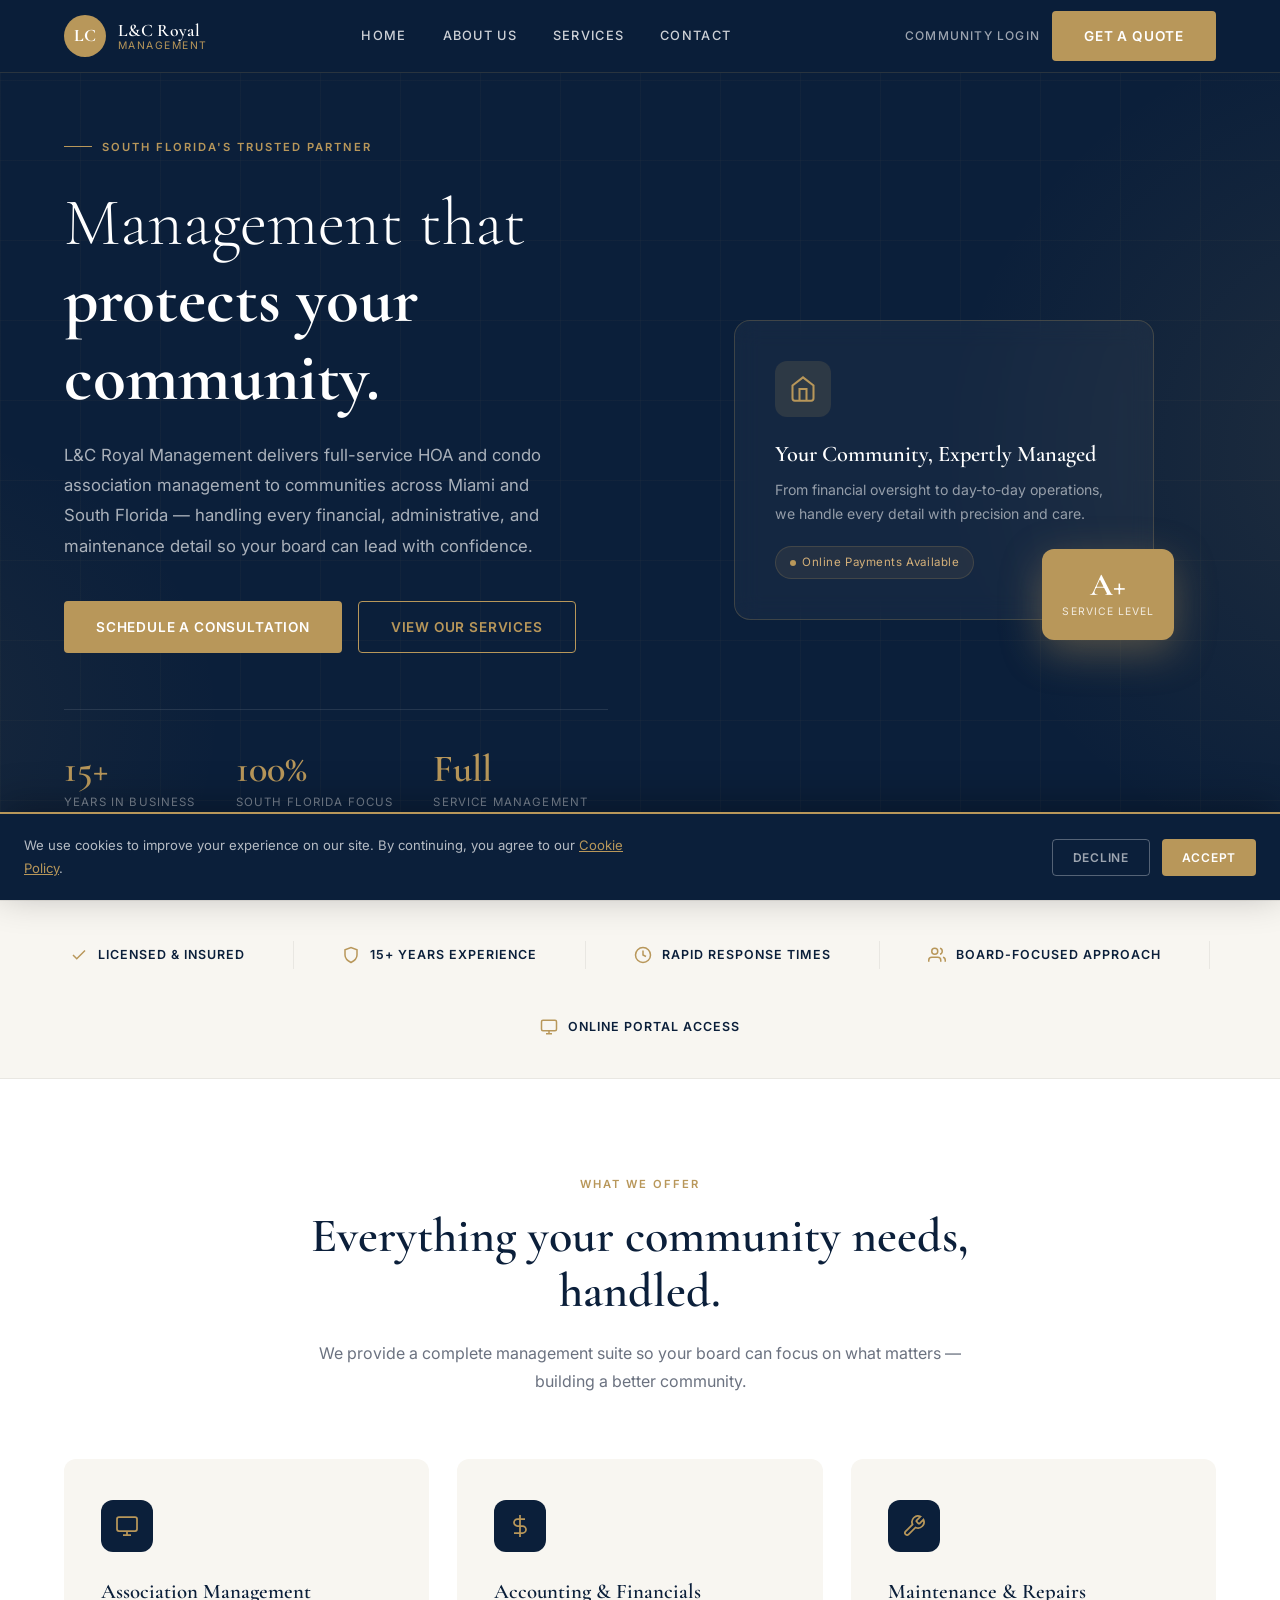
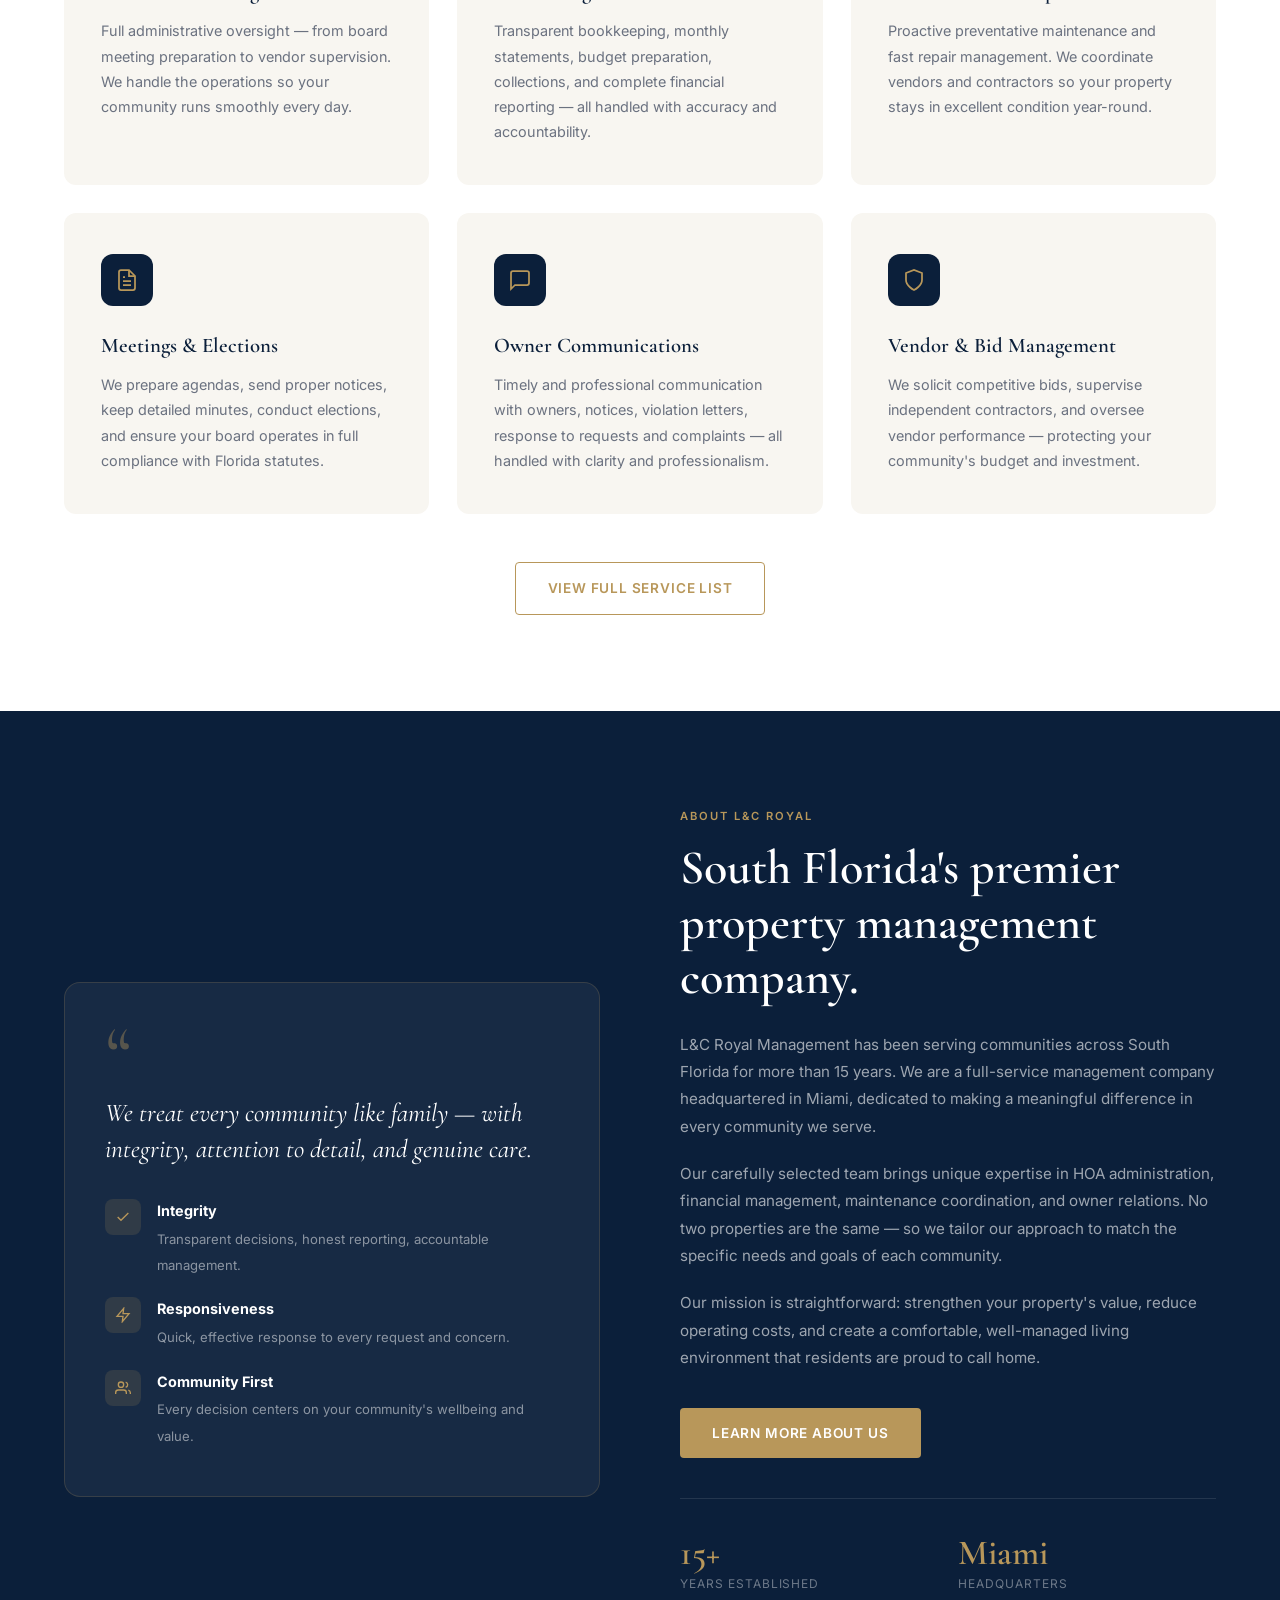
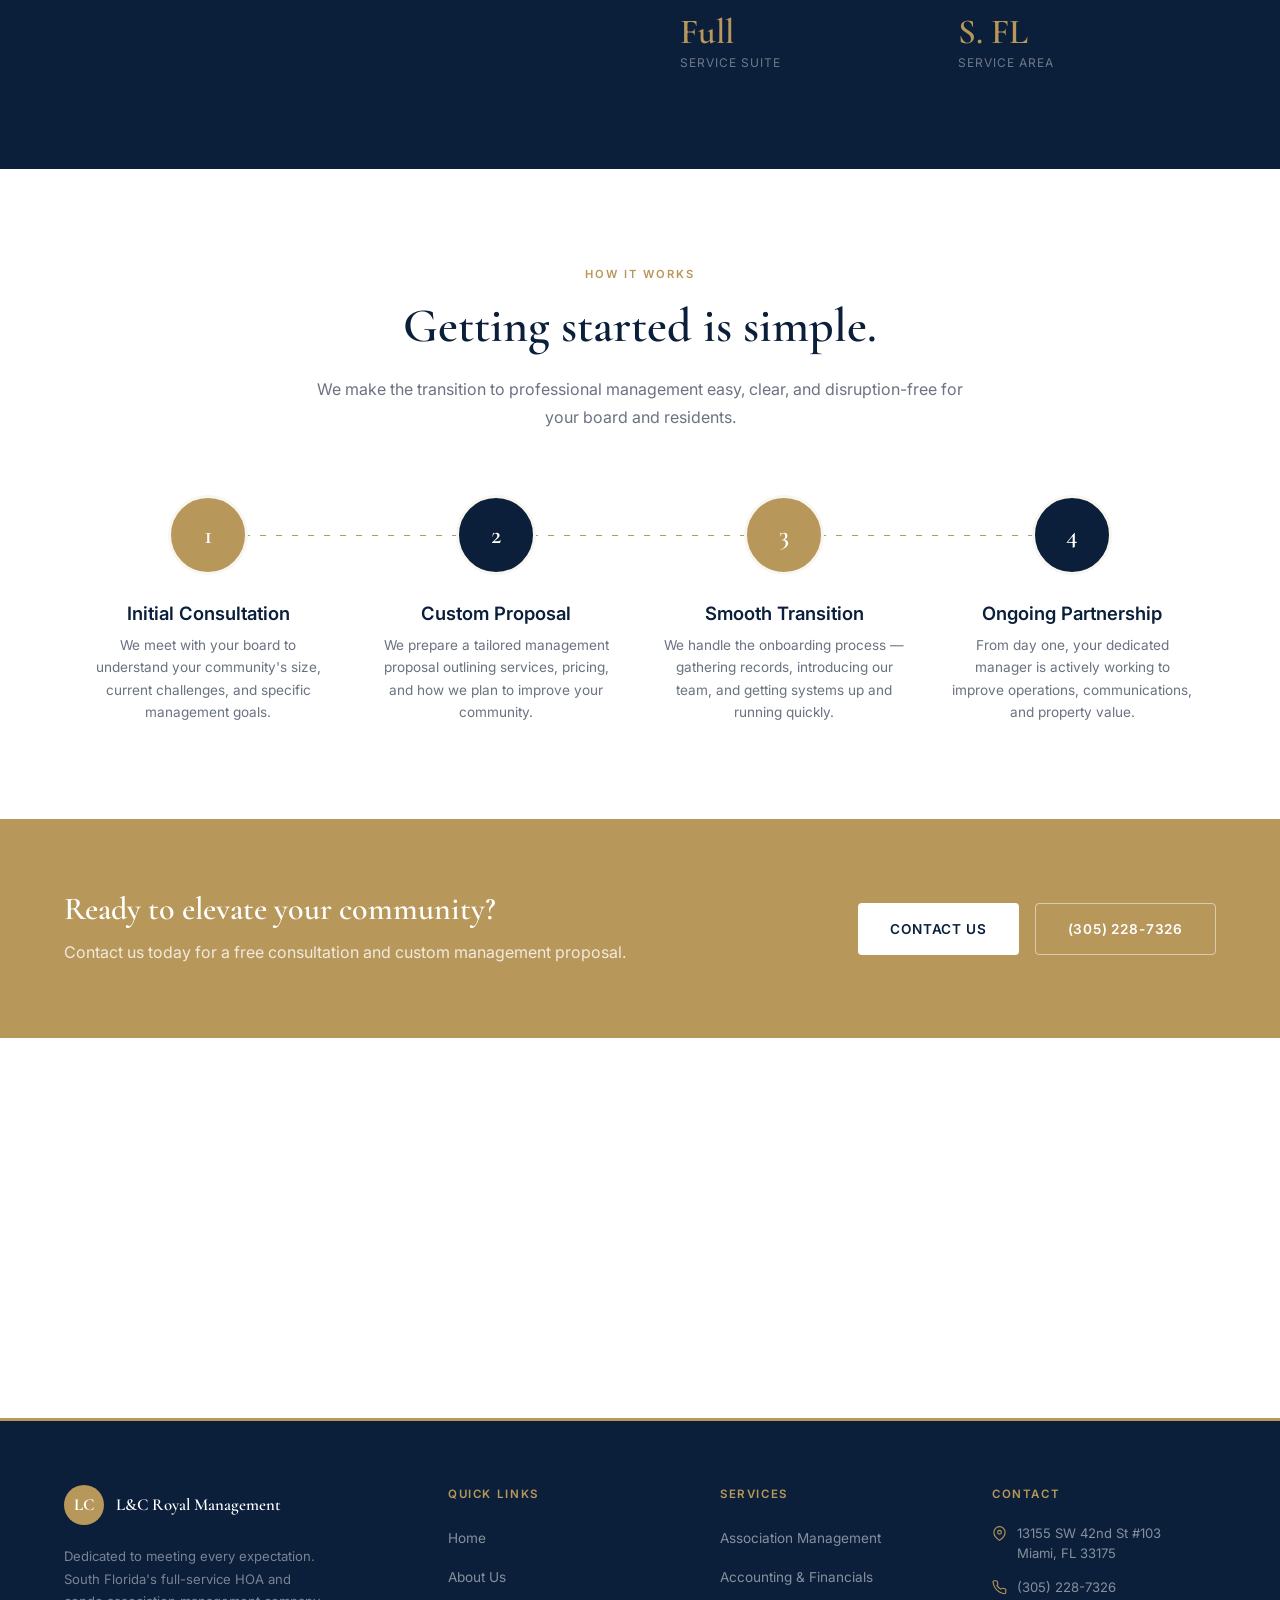
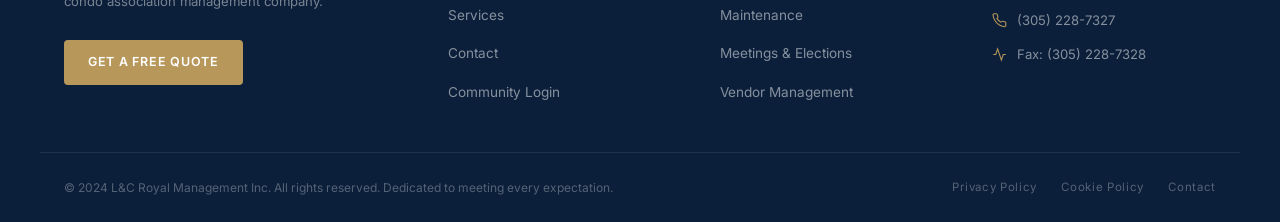
==== index.html @ 563cae00 "Initial build — L&C Royal Management Full static site redesign from lcroyal.com WordPress source.  P" ====
<!DOCTYPE html>
<html lang="en">
<head>
  <meta charset="UTF-8" />
  <meta name="viewport" content="width=device-width, initial-scale=1.0" />
  <title>L&amp;C Royal Management | HOA &amp; Condo Property Management — Miami, FL</title>
  <meta name="description" content="L&amp;C Royal Management is South Florida's trusted HOA and condo association management company. 15+ years serving Miami communities with expert financial, administrative, and maintenance services." />
  <link rel="canonical" href="https://lcroyal.com/" />
  <meta property="og:title" content="L&amp;C Royal Management | HOA &amp; Condo Management — Miami, FL" />
  <meta property="og:description" content="South Florida's trusted community association management company. Expert financial, administrative, and maintenance services for HOAs and condos." />
  <meta property="og:type" content="website" />
  <meta property="og:url" content="https://lcroyal.com/" />
  <link rel="icon" type="image/svg+xml" href="images/favicon.svg" />
  <link rel="preconnect" href="https://fonts.googleapis.com" />
  <link rel="preconnect" href="https://fonts.gstatic.com" crossorigin />
  <link href="https://fonts.googleapis.com/css2?family=Cormorant+Garamond:ital,wght@0,400;0,600;0,700;1,400;1,600&family=Inter:wght@400;500;600&display=swap" rel="stylesheet" />
  <link rel="stylesheet" href="css/style.css" />
</head>
<body>

<!-- NAV -->
<header id="nav" role="banner">
  <div class="nav-inner">
    <a href="index.html" class="nav-logo" aria-label="L&C Royal Management home">
      <div class="nav-logo-mark"><span>LC</span></div>
      <div class="nav-logo-text">
        <strong>L&amp;C Royal</strong>
        <em>Management</em>
      </div>
    </a>
    <nav class="nav-links" aria-label="Main navigation">
      <a href="index.html">Home</a>
      <a href="about.html">About Us</a>
      <a href="services.html">Services</a>
      <a href="contact.html">Contact</a>
    </nav>
    <div class="nav-cta">
      <a href="https://lcroyal.com/login" class="nav-login" aria-label="Community portal login">
        <svg viewBox="0 0 24 24" fill="none" stroke-width="1.75" aria-hidden="true"><path d="M20 21v-2a4 4 0 0 0-4-4H8a4 4 0 0 0-4 4v2"/><circle cx="12" cy="7" r="4"/></svg>
        Community Login
      </a>
      <a href="contact.html" class="btn btn-gold">Get a Quote</a>
    </div>
    <button class="nav-toggle" aria-label="Toggle mobile menu" aria-expanded="false" aria-controls="nav-mobile">
      <span></span><span></span><span></span>
    </button>
  </div>
  <nav class="nav-mobile" id="nav-mobile" aria-label="Mobile navigation">
    <a href="index.html">Home</a>
    <a href="about.html">About Us</a>
    <a href="services.html">Services</a>
    <a href="contact.html">Contact</a>
    <div class="mobile-cta">
      <a href="https://lcroyal.com/login" class="btn btn-outline">Community Login</a>
      <a href="contact.html" class="btn btn-gold">Get a Quote</a>
    </div>
  </nav>
</header>

<!-- HERO -->
<main id="main">
<section id="hero" aria-labelledby="hero-heading">
  <div class="hero-bg" aria-hidden="true"></div>
  <div class="hero-grid-lines" aria-hidden="true"></div>
  <div class="hero-inner">
    <div class="hero-content">
      <div class="hero-eyebrow">
        <span class="eyebrow">South Florida's Trusted Partner</span>
      </div>
      <h1 id="hero-heading">
        Management that
        <strong>protects your community.</strong>
      </h1>
      <p>L&amp;C Royal Management delivers full-service HOA and condo association management to communities across Miami and South Florida — handling every financial, administrative, and maintenance detail so your board can lead with confidence.</p>
      <div class="hero-actions">
        <a href="contact.html" class="btn btn-gold">Schedule a Consultation</a>
        <a href="services.html" class="btn btn-outline">View Our Services</a>
      </div>
      <div class="hero-stats">
        <div>
          <div class="hero-stat-num">15+</div>
          <div class="hero-stat-label">Years in Business</div>
        </div>
        <div>
          <div class="hero-stat-num">100%</div>
          <div class="hero-stat-label">South Florida Focus</div>
        </div>
        <div>
          <div class="hero-stat-num">Full</div>
          <div class="hero-stat-label">Service Management</div>
        </div>
      </div>
    </div>
    <div class="hero-visual" aria-hidden="true">
      <div class="hero-card-stack">
        <div class="hero-card-main">
          <div class="hero-card-icon">
            <svg viewBox="0 0 24 24" fill="none" stroke-width="1.75"><path d="M3 9l9-7 9 7v11a2 2 0 0 1-2 2H5a2 2 0 0 1-2-2z"/><polyline points="9 22 9 12 15 12 15 22"/></svg>
          </div>
          <h3>Your Community, Expertly Managed</h3>
          <p>From financial oversight to day-to-day operations, we handle every detail with precision and care.</p>
          <div class="hero-pill">Online Payments Available</div>
        </div>
        <div class="hero-badge">
          <div class="hero-badge-num">A+</div>
          <div class="hero-badge-txt">Service Level</div>
        </div>
      </div>
    </div>
  </div>
</section>

<!-- TRUST BAR -->
<section id="trust" aria-label="Trust signals">
  <div class="trust-inner">
    <div class="trust-item">
      <svg viewBox="0 0 24 24" fill="none" stroke-width="2" aria-hidden="true"><polyline points="20 6 9 17 4 12"/></svg>
      Licensed &amp; Insured
    </div>
    <div class="trust-divider" aria-hidden="true"></div>
    <div class="trust-item">
      <svg viewBox="0 0 24 24" fill="none" stroke-width="2" aria-hidden="true"><path d="M12 22s8-4 8-10V5l-8-3-8 3v7c0 6 8 10 8 10z"/></svg>
      15+ Years Experience
    </div>
    <div class="trust-divider" aria-hidden="true"></div>
    <div class="trust-item">
      <svg viewBox="0 0 24 24" fill="none" stroke-width="2" aria-hidden="true"><circle cx="12" cy="12" r="10"/><path d="M12 6v6l4 2"/></svg>
      Rapid Response Times
    </div>
    <div class="trust-divider" aria-hidden="true"></div>
    <div class="trust-item">
      <svg viewBox="0 0 24 24" fill="none" stroke-width="2" aria-hidden="true"><path d="M17 21v-2a4 4 0 0 0-4-4H5a4 4 0 0 0-4 4v2"/><circle cx="9" cy="7" r="4"/><path d="M23 21v-2a4 4 0 0 0-3-3.87"/><path d="M16 3.13a4 4 0 0 1 0 7.75"/></svg>
      Board-Focused Approach
    </div>
    <div class="trust-divider" aria-hidden="true"></div>
    <div class="trust-item">
      <svg viewBox="0 0 24 24" fill="none" stroke-width="2" aria-hidden="true"><rect x="2" y="3" width="20" height="14" rx="2"/><path d="M8 21h8M12 17v4"/></svg>
      Online Portal Access
    </div>
  </div>
</section>

<!-- SERVICES OVERVIEW -->
<section id="services-overview" aria-labelledby="services-heading">
  <div class="wrap">
    <div class="section-header">
      <span class="eyebrow">What We Offer</span>
      <h2 id="services-heading">Everything your community needs, handled.</h2>
      <p>We provide a complete management suite so your board can focus on what matters — building a better community.</p>
    </div>
    <div class="services-grid">
      <article class="service-card">
        <div class="service-card-icon">
          <svg viewBox="0 0 24 24" fill="none" stroke-width="1.75" aria-hidden="true"><rect x="2" y="3" width="20" height="14" rx="2"/><path d="M8 21h8M12 17v4"/></svg>
        </div>
        <h3>Association Management</h3>
        <p>Full administrative oversight — from board meeting preparation to vendor supervision. We handle the operations so your community runs smoothly every day.</p>
      </article>
      <article class="service-card">
        <div class="service-card-icon">
          <svg viewBox="0 0 24 24" fill="none" stroke-width="1.75" aria-hidden="true"><line x1="12" y1="1" x2="12" y2="23"/><path d="M17 5H9.5a3.5 3.5 0 0 0 0 7h5a3.5 3.5 0 0 1 0 7H6"/></svg>
        </div>
        <h3>Accounting &amp; Financials</h3>
        <p>Transparent bookkeeping, monthly statements, budget preparation, collections, and complete financial reporting — all handled with accuracy and accountability.</p>
      </article>
      <article class="service-card">
        <div class="service-card-icon">
          <svg viewBox="0 0 24 24" fill="none" stroke-width="1.75" aria-hidden="true"><path d="M14.7 6.3a1 1 0 0 0 0 1.4l1.6 1.6a1 1 0 0 0 1.4 0l3.77-3.77a6 6 0 0 1-7.94 7.94l-6.91 6.91a2.12 2.12 0 0 1-3-3l6.91-6.91a6 6 0 0 1 7.94-7.94l-3.76 3.76z"/></svg>
        </div>
        <h3>Maintenance &amp; Repairs</h3>
        <p>Proactive preventative maintenance and fast repair management. We coordinate vendors and contractors so your property stays in excellent condition year-round.</p>
      </article>
      <article class="service-card">
        <div class="service-card-icon">
          <svg viewBox="0 0 24 24" fill="none" stroke-width="1.75" aria-hidden="true"><path d="M14 2H6a2 2 0 0 0-2 2v16a2 2 0 0 0 2 2h12a2 2 0 0 0 2-2V8z"/><polyline points="14 2 14 8 20 8"/><line x1="16" y1="13" x2="8" y2="13"/><line x1="16" y1="17" x2="8" y2="17"/><polyline points="10 9 9 9 8 9"/></svg>
        </div>
        <h3>Meetings &amp; Elections</h3>
        <p>We prepare agendas, send proper notices, keep detailed minutes, conduct elections, and ensure your board operates in full compliance with Florida statutes.</p>
      </article>
      <article class="service-card">
        <div class="service-card-icon">
          <svg viewBox="0 0 24 24" fill="none" stroke-width="1.75" aria-hidden="true"><path d="M21 15a2 2 0 0 1-2 2H7l-4 4V5a2 2 0 0 1 2-2h14a2 2 0 0 1 2 2z"/></svg>
        </div>
        <h3>Owner Communications</h3>
        <p>Timely and professional communication with owners, notices, violation letters, response to requests and complaints — all handled with clarity and professionalism.</p>
      </article>
      <article class="service-card">
        <div class="service-card-icon">
          <svg viewBox="0 0 24 24" fill="none" stroke-width="1.75" aria-hidden="true"><path d="M12 22s8-4 8-10V5l-8-3-8 3v7c0 6 8 10 8 10z"/></svg>
        </div>
        <h3>Vendor &amp; Bid Management</h3>
        <p>We solicit competitive bids, supervise independent contractors, and oversee vendor performance — protecting your community's budget and investment.</p>
      </article>
    </div>
    <div style="text-align:center; margin-top:48px;">
      <a href="services.html" class="btn btn-outline">View Full Service List</a>
    </div>
  </div>
</section>

<!-- ABOUT SPLIT -->
<section id="about-split" aria-labelledby="about-heading">
  <div class="about-inner">
    <div class="about-visual">
      <div class="about-visual-box">
        <span class="about-quote-mark" aria-hidden="true">&ldquo;</span>
        <p class="about-quote">We treat every community like family — with integrity, attention to detail, and genuine care.</p>
        <div class="about-values">
          <div class="about-value">
            <div class="about-value-icon">
              <svg viewBox="0 0 24 24" fill="none" stroke-width="2" aria-hidden="true"><polyline points="20 6 9 17 4 12"/></svg>
            </div>
            <div class="about-value-txt">
              <strong>Integrity</strong>
              <span>Transparent decisions, honest reporting, accountable management.</span>
            </div>
          </div>
          <div class="about-value">
            <div class="about-value-icon">
              <svg viewBox="0 0 24 24" fill="none" stroke-width="2" aria-hidden="true"><path d="M13 2L3 14h9l-1 8 10-12h-9l1-8z"/></svg>
            </div>
            <div class="about-value-txt">
              <strong>Responsiveness</strong>
              <span>Quick, effective response to every request and concern.</span>
            </div>
          </div>
          <div class="about-value">
            <div class="about-value-icon">
              <svg viewBox="0 0 24 24" fill="none" stroke-width="2" aria-hidden="true"><path d="M17 21v-2a4 4 0 0 0-4-4H5a4 4 0 0 0-4 4v2"/><circle cx="9" cy="7" r="4"/><path d="M23 21v-2a4 4 0 0 0-3-3.87"/><path d="M16 3.13a4 4 0 0 1 0 7.75"/></svg>
            </div>
            <div class="about-value-txt">
              <strong>Community First</strong>
              <span>Every decision centers on your community's wellbeing and value.</span>
            </div>
          </div>
        </div>
      </div>
    </div>
    <div class="about-content">
      <span class="eyebrow">About L&amp;C Royal</span>
      <h2 id="about-heading">South Florida's premier property management company.</h2>
      <p>L&amp;C Royal Management has been serving communities across South Florida for more than 15 years. We are a full-service management company headquartered in Miami, dedicated to making a meaningful difference in every community we serve.</p>
      <p>Our carefully selected team brings unique expertise in HOA administration, financial management, maintenance coordination, and owner relations. No two properties are the same — so we tailor our approach to match the specific needs and goals of each community.</p>
      <p>Our mission is straightforward: strengthen your property's value, reduce operating costs, and create a comfortable, well-managed living environment that residents are proud to call home.</p>
      <a href="about.html" class="btn btn-gold">Learn More About Us</a>
      <div class="about-milestones">
        <div class="milestone">
          <div class="milestone-num">15+</div>
          <div class="milestone-label">Years Established</div>
        </div>
        <div class="milestone">
          <div class="milestone-num">Miami</div>
          <div class="milestone-label">Headquarters</div>
        </div>
        <div class="milestone">
          <div class="milestone-num">Full</div>
          <div class="milestone-label">Service Suite</div>
        </div>
        <div class="milestone">
          <div class="milestone-num">S. FL</div>
          <div class="milestone-label">Service Area</div>
        </div>
      </div>
    </div>
  </div>
</section>

<!-- PROCESS -->
<section id="process" aria-labelledby="process-heading">
  <div class="wrap">
    <div class="section-header">
      <span class="eyebrow">How It Works</span>
      <h2 id="process-heading">Getting started is simple.</h2>
      <p>We make the transition to professional management easy, clear, and disruption-free for your board and residents.</p>
    </div>
    <div class="process-grid">
      <div class="process-step">
        <div class="process-num"><span>1</span></div>
        <h4>Initial Consultation</h4>
        <p>We meet with your board to understand your community's size, current challenges, and specific management goals.</p>
      </div>
      <div class="process-step">
        <div class="process-num"><span>2</span></div>
        <h4>Custom Proposal</h4>
        <p>We prepare a tailored management proposal outlining services, pricing, and how we plan to improve your community.</p>
      </div>
      <div class="process-step">
        <div class="process-num"><span>3</span></div>
        <h4>Smooth Transition</h4>
        <p>We handle the onboarding process — gathering records, introducing our team, and getting systems up and running quickly.</p>
      </div>
      <div class="process-step">
        <div class="process-num"><span>4</span></div>
        <h4>Ongoing Partnership</h4>
        <p>From day one, your dedicated manager is actively working to improve operations, communications, and property value.</p>
      </div>
    </div>
  </div>
</section>

<!-- CTA BAND -->
<section id="cta-band" aria-labelledby="cta-heading">
  <div class="cta-band-inner">
    <div class="cta-band-text">
      <h2 id="cta-heading">Ready to elevate your community?</h2>
      <p>Contact us today for a free consultation and custom management proposal.</p>
    </div>
    <div class="cta-band-actions">
      <a href="contact.html" class="btn btn-white">Contact Us</a>
      <a href="tel:3052287326" class="btn btn-outline" style="border-color:rgba(255,255,255,0.5);color:#fff;">(305) 228-7326</a>
    </div>
  </div>
</section>

<!-- MAP -->
<section id="map-section" aria-label="Our Miami location">
  <iframe
    src="https://www.google.com/maps/embed?pb=!1m18!1m12!1m3!1d3594.2421430816235!2d-80.40936868459046!3d25.72950481621112!2m3!1f0!2f0!3f0!3m2!1i1024!2i768!4f13.1!3m3!1m2!1s0x88d9bf7ed0145831%3A0x153c351053bb30f9!2sL+%26+C+Royal+Management+Inc!5e0!3m2!1sen!2sus!4v1476401578674"
    title="L&C Royal Management location map"
    loading="lazy"
    allowfullscreen
    referrerpolicy="no-referrer-when-downgrade"></iframe>
</section>
</main>

<!-- FOOTER -->
<footer id="footer" role="contentinfo">
  <div class="footer-inner">
    <div class="footer-brand">
      <div class="footer-logo">
        <div class="footer-logo-mark"><span>LC</span></div>
        <span class="footer-brand-name">L&amp;C Royal Management</span>
      </div>
      <p class="footer-tagline">Dedicated to meeting every expectation. South Florida's full-service HOA and condo association management company.</p>
      <a href="contact.html" class="btn btn-gold" style="font-size:0.78rem; padding:12px 24px;">Get a Free Quote</a>
    </div>
    <div class="footer-col">
      <h5>Quick Links</h5>
      <ul>
        <li><a href="index.html">Home</a></li>
        <li><a href="about.html">About Us</a></li>
        <li><a href="services.html">Services</a></li>
        <li><a href="contact.html">Contact</a></li>
        <li><a href="https://lcroyal.com/login">Community Login</a></li>
      </ul>
    </div>
    <div class="footer-col">
      <h5>Services</h5>
      <ul>
        <li><a href="services.html#admin">Association Management</a></li>
        <li><a href="services.html#finance">Accounting &amp; Financials</a></li>
        <li><a href="services.html#maintenance">Maintenance</a></li>
        <li><a href="services.html#meetings">Meetings &amp; Elections</a></li>
        <li><a href="services.html#vendors">Vendor Management</a></li>
      </ul>
    </div>
    <div class="footer-col">
      <h5>Contact</h5>
      <div class="footer-contact-item">
        <svg viewBox="0 0 24 24" fill="none" stroke-width="1.75" aria-hidden="true"><path d="M21 10c0 7-9 13-9 13s-9-6-9-13a9 9 0 0 1 18 0z"/><circle cx="12" cy="10" r="3"/></svg>
        <span>13155 SW 42nd St #103<br>Miami, FL 33175</span>
      </div>
      <div class="footer-contact-item">
        <svg viewBox="0 0 24 24" fill="none" stroke-width="1.75" aria-hidden="true"><path d="M22 16.92v3a2 2 0 0 1-2.18 2 19.79 19.79 0 0 1-8.63-3.07A19.5 19.5 0 0 1 4.69 12a19.79 19.79 0 0 1-3.07-8.67A2 2 0 0 1 3.6 1.21h3a2 2 0 0 1 2 1.72c.127.96.361 1.903.7 2.81a2 2 0 0 1-.45 2.11L7.91 8.6a16 16 0 0 0 6 6l1.27-.85a2 2 0 0 1 2.11-.45c.907.339 1.85.573 2.81.7A2 2 0 0 1 22 16.92z"/></svg>
        <a href="tel:3052287326">(305) 228-7326</a>
      </div>
      <div class="footer-contact-item">
        <svg viewBox="0 0 24 24" fill="none" stroke-width="1.75" aria-hidden="true"><path d="M22 16.92v3a2 2 0 0 1-2.18 2 19.79 19.79 0 0 1-8.63-3.07A19.5 19.5 0 0 1 4.69 12a19.79 19.79 0 0 1-3.07-8.67A2 2 0 0 1 3.6 1.21h3a2 2 0 0 1 2 1.72c.127.96.361 1.903.7 2.81a2 2 0 0 1-.45 2.11L7.91 8.6a16 16 0 0 0 6 6l1.27-.85a2 2 0 0 1 2.11-.45c.907.339 1.85.573 2.81.7A2 2 0 0 1 22 16.92z"/></svg>
        <a href="tel:3052287327">(305) 228-7327</a>
      </div>
      <div class="footer-contact-item">
        <svg viewBox="0 0 24 24" fill="none" stroke-width="1.75" aria-hidden="true"><polyline points="22 12 18 12 15 21 9 3 6 12 2 12"/></svg>
        <span>Fax: (305) 228-7328</span>
      </div>
    </div>
  </div>
  <div class="footer-bottom">
    <p class="footer-copy">&copy; 2024 L&amp;C Royal Management Inc. All rights reserved. Dedicated to meeting every expectation.</p>
    <div class="footer-legal">
      <a href="privacy.html">Privacy Policy</a>
      <a href="privacy.html#cookies">Cookie Policy</a>
      <a href="contact.html">Contact</a>
    </div>
  </div>
</footer>

<!-- COOKIE BANNER -->
<div id="cookie-banner" style="display:none;" role="dialog" aria-label="Cookie consent">
  <p>We use cookies to improve your experience on our site. By continuing, you agree to our <a href="privacy.html">Cookie Policy</a>.</p>
  <div class="cookie-actions">
    <button id="cookie-decline" class="btn btn-outline" style="font-size:0.75rem;padding:10px 20px;border-color:rgba(255,255,255,0.3);color:rgba(255,255,255,0.6);">Decline</button>
    <button id="cookie-accept" class="btn btn-gold" style="font-size:0.75rem;padding:10px 20px;">Accept</button>
  </div>
</div>

<script src="js/main.js" defer></script>
</body>
</html>
---- css/style.css ----
/* =========================================
   L&C Royal Management — style.css
   ThatsKrispy Agency Build
   ========================================= */

/* --- Tokens --- */
:root {
  --navy:    #0B1F3A;
  --gold:    #B8975A;
  --gold-lt: #D4B07A;
  --cream:   #F8F6F1;
  --white:   #FFFFFF;
  --gray:    #6B7280;
  --gray-lt: #E9E7E2;
  --text:    #1A1A2E;

  --font-display: 'Cormorant Garamond', Georgia, serif;
  --font-body:    'Inter', system-ui, sans-serif;

  --max:   1200px;
  --r:     4px;
  --trans: 0.25s ease;
}

/* --- Reset --- */
*, *::before, *::after { box-sizing: border-box; margin: 0; padding: 0; }
html { scroll-behavior: smooth; }
body {
  font-family: var(--font-body);
  color: var(--text);
  background: var(--white);
  line-height: 1.65;
  font-size: 16px;
  -webkit-font-smoothing: antialiased;
}
img { display: block; max-width: 100%; height: auto; }
a { color: inherit; text-decoration: none; }
ul { list-style: none; }
button { cursor: pointer; font-family: inherit; border: none; background: none; }

/* --- Typography Scale --- */
.eyebrow {
  font-family: var(--font-body);
  font-size: 0.7rem;
  font-weight: 600;
  letter-spacing: 0.18em;
  text-transform: uppercase;
  color: var(--gold);
}
h1, h2, h3, h4 { font-family: var(--font-display); line-height: 1.15; font-weight: 600; }
h1 { font-size: clamp(2.6rem, 5.5vw, 4.2rem); }
h2 { font-size: clamp(2rem, 4vw, 3rem); }
h3 { font-size: clamp(1.3rem, 2.5vw, 1.75rem); }
h4 { font-size: 1.15rem; font-weight: 600; font-family: var(--font-body); }
p  { color: var(--gray); line-height: 1.75; }

/* --- Containers --- */
.wrap { max-width: var(--max); margin: 0 auto; padding: 0 24px; }
section { padding: 96px 0; }

/* --- Buttons --- */
.btn {
  display: inline-flex;
  align-items: center;
  gap: 8px;
  padding: 14px 32px;
  border-radius: var(--r);
  font-size: 0.85rem;
  font-weight: 600;
  letter-spacing: 0.06em;
  text-transform: uppercase;
  transition: var(--trans);
}
.btn-gold {
  background: var(--gold);
  color: var(--white);
}
.btn-gold:hover { background: var(--gold-lt); transform: translateY(-2px); }
.btn-outline {
  border: 1.5px solid var(--gold);
  color: var(--gold);
}
.btn-outline:hover { background: var(--gold); color: var(--white); transform: translateY(-2px); }
.btn-white {
  background: var(--white);
  color: var(--navy);
}
.btn-white:hover { background: var(--cream); transform: translateY(-2px); }

/* =========================================
   NAV
   ========================================= */
#nav {
  position: fixed;
  top: 0; left: 0; right: 0;
  z-index: 100;
  background: rgba(11, 31, 58, 0.96);
  backdrop-filter: blur(12px);
  -webkit-backdrop-filter: blur(12px);
  border-bottom: 1px solid rgba(184,151,90,0.18);
  transition: box-shadow var(--trans);
}
#nav.scrolled { box-shadow: 0 4px 32px rgba(0,0,0,0.25); }
.nav-inner {
  max-width: var(--max);
  margin: 0 auto;
  padding: 0 24px;
  height: 72px;
  display: flex;
  align-items: center;
  justify-content: space-between;
}
.nav-logo { display: flex; align-items: center; gap: 12px; }
.nav-logo-mark {
  width: 42px;
  height: 42px;
  background: var(--gold);
  border-radius: 50%;
  display: flex;
  align-items: center;
  justify-content: center;
  flex-shrink: 0;
}
.nav-logo-mark span {
  font-family: var(--font-display);
  font-size: 1.1rem;
  font-weight: 700;
  color: var(--white);
  letter-spacing: -0.02em;
}
.nav-logo-text {
  display: flex;
  flex-direction: column;
  line-height: 1.1;
}
.nav-logo-text strong {
  font-family: var(--font-display);
  font-size: 1.1rem;
  color: var(--white);
  font-weight: 600;
  letter-spacing: 0.02em;
}
.nav-logo-text em {
  font-style: normal;
  font-size: 0.65rem;
  letter-spacing: 0.14em;
  text-transform: uppercase;
  color: var(--gold);
}
.nav-links {
  display: flex;
  align-items: center;
  gap: 36px;
}
.nav-links a {
  color: rgba(255,255,255,0.8);
  font-size: 0.8rem;
  letter-spacing: 0.1em;
  text-transform: uppercase;
  font-weight: 500;
  transition: color var(--trans);
  position: relative;
}
.nav-links a::after {
  content: '';
  position: absolute;
  bottom: -4px; left: 0; right: 0;
  height: 1px;
  background: var(--gold);
  transform: scaleX(0);
  transition: transform var(--trans);
  transform-origin: left;
}
.nav-links a:hover { color: var(--white); }
.nav-links a:hover::after { transform: scaleX(1); }
.nav-cta {
  display: flex;
  align-items: center;
  gap: 12px;
}
.nav-login {
  font-size: 0.75rem;
  letter-spacing: 0.1em;
  text-transform: uppercase;
  color: rgba(255,255,255,0.6);
  font-weight: 500;
  transition: color var(--trans);
  display: flex;
  align-items: center;
  gap: 6px;
}
.nav-login:hover { color: var(--gold); }
.nav-login svg { width: 14px; height: 14px; }

/* Hamburger */
.nav-toggle {
  display: none;
  flex-direction: column;
  justify-content: center;
  align-items: center;
  gap: 5px;
  width: 40px;
  height: 40px;
  padding: 8px;
}
.nav-toggle span {
  display: block;
  width: 22px;
  height: 2px;
  background: var(--white);
  border-radius: 2px;
  transition: var(--trans);
}
.nav-toggle.open span:nth-child(1) { transform: translateY(7px) rotate(45deg); }
.nav-toggle.open span:nth-child(2) { opacity: 0; }
.nav-toggle.open span:nth-child(3) { transform: translateY(-7px) rotate(-45deg); }

/* Mobile menu */
.nav-mobile {
  display: none;
  flex-direction: column;
  background: var(--navy);
  border-top: 1px solid rgba(184,151,90,0.15);
  padding: 24px;
  gap: 4px;
}
.nav-mobile a {
  color: rgba(255,255,255,0.8);
  font-size: 0.85rem;
  letter-spacing: 0.1em;
  text-transform: uppercase;
  font-weight: 500;
  padding: 12px 0;
  border-bottom: 1px solid rgba(255,255,255,0.06);
  display: block;
  transition: color var(--trans);
}
.nav-mobile a:last-child { border-bottom: none; }
.nav-mobile a:hover { color: var(--gold); }
.nav-mobile .mobile-cta {
  margin-top: 20px;
  display: flex;
  flex-direction: column;
  gap: 12px;
}

/* =========================================
   HERO
   ========================================= */
#hero {
  min-height: 100vh;
  background: var(--navy);
  display: flex;
  align-items: center;
  position: relative;
  overflow: hidden;
  padding: 100px 0 60px;
}
.hero-bg {
  position: absolute;
  inset: 0;
  background:
    radial-gradient(ellipse 60% 80% at 110% 50%, rgba(184,151,90,0.12) 0%, transparent 60%),
    radial-gradient(ellipse 50% 60% at -10% 80%, rgba(184,151,90,0.08) 0%, transparent 55%);
  pointer-events: none;
}
.hero-grid-lines {
  position: absolute;
  inset: 0;
  background-image:
    linear-gradient(rgba(184,151,90,0.04) 1px, transparent 1px),
    linear-gradient(90deg, rgba(184,151,90,0.04) 1px, transparent 1px);
  background-size: 80px 80px;
  pointer-events: none;
}
.hero-inner {
  position: relative;
  max-width: var(--max);
  margin: 0 auto;
  padding: 0 24px;
  display: grid;
  grid-template-columns: 1fr 1fr;
  gap: 64px;
  align-items: center;
}
.hero-content { }
.hero-eyebrow {
  display: inline-flex;
  align-items: center;
  gap: 10px;
  margin-bottom: 28px;
}
.hero-eyebrow::before {
  content: '';
  width: 28px;
  height: 1px;
  background: var(--gold);
}
.hero-eyebrow .eyebrow { color: var(--gold); }
.hero-content h1 {
  color: var(--white);
  margin-bottom: 24px;
  font-weight: 300;
}
.hero-content h1 strong { font-weight: 700; display: block; }
.hero-content p {
  font-size: 1.05rem;
  color: rgba(255,255,255,0.65);
  max-width: 480px;
  margin-bottom: 40px;
  line-height: 1.8;
}
.hero-actions { display: flex; gap: 16px; flex-wrap: wrap; }
.hero-stats {
  display: flex;
  gap: 40px;
  margin-top: 56px;
  padding-top: 40px;
  border-top: 1px solid rgba(255,255,255,0.1);
}
.hero-stat-num {
  font-family: var(--font-display);
  font-size: 2.4rem;
  font-weight: 600;
  color: var(--gold);
  line-height: 1;
}
.hero-stat-label {
  font-size: 0.72rem;
  letter-spacing: 0.1em;
  text-transform: uppercase;
  color: rgba(255,255,255,0.45);
  margin-top: 4px;
}
.hero-visual {
  position: relative;
  display: flex;
  align-items: center;
  justify-content: center;
}
.hero-card-stack { position: relative; width: 100%; max-width: 420px; margin: 0 auto; }
.hero-card-main {
  background: rgba(255,255,255,0.04);
  border: 1px solid rgba(184,151,90,0.25);
  border-radius: 16px;
  padding: 40px;
  backdrop-filter: blur(12px);
}
.hero-card-icon {
  width: 56px;
  height: 56px;
  background: rgba(184,151,90,0.15);
  border-radius: 12px;
  display: flex;
  align-items: center;
  justify-content: center;
  margin-bottom: 24px;
}
.hero-card-icon svg { width: 28px; height: 28px; stroke: var(--gold); }
.hero-card-main h3 {
  font-family: var(--font-display);
  font-size: 1.4rem;
  color: var(--white);
  margin-bottom: 12px;
}
.hero-card-main p {
  font-size: 0.88rem;
  color: rgba(255,255,255,0.55);
  line-height: 1.7;
}
.hero-pill {
  display: inline-flex;
  align-items: center;
  gap: 6px;
  background: rgba(184,151,90,0.1);
  border: 1px solid rgba(184,151,90,0.2);
  border-radius: 100px;
  padding: 6px 14px;
  font-size: 0.72rem;
  color: var(--gold-lt);
  letter-spacing: 0.05em;
  margin-top: 20px;
}
.hero-pill::before {
  content: '';
  width: 6px;
  height: 6px;
  background: var(--gold);
  border-radius: 50%;
}
.hero-badge {
  position: absolute;
  bottom: -20px;
  right: -20px;
  background: var(--gold);
  border-radius: 12px;
  padding: 20px;
  text-align: center;
  box-shadow: 0 12px 40px rgba(184,151,90,0.4);
}
.hero-badge-num {
  font-family: var(--font-display);
  font-size: 2rem;
  font-weight: 700;
  color: var(--white);
  line-height: 1;
}
.hero-badge-txt {
  font-size: 0.65rem;
  letter-spacing: 0.1em;
  text-transform: uppercase;
  color: rgba(255,255,255,0.8);
  margin-top: 2px;
}

/* =========================================
   TRUST BAR
   ========================================= */
#trust {
  background: var(--cream);
  padding: 40px 0;
  border-top: 1px solid var(--gray-lt);
  border-bottom: 1px solid var(--gray-lt);
}
.trust-inner {
  max-width: var(--max);
  margin: 0 auto;
  padding: 0 24px;
  display: flex;
  align-items: center;
  justify-content: center;
  gap: 48px;
  flex-wrap: wrap;
}
.trust-item {
  display: flex;
  align-items: center;
  gap: 10px;
  font-size: 0.78rem;
  font-weight: 600;
  letter-spacing: 0.08em;
  text-transform: uppercase;
  color: var(--navy);
}
.trust-item svg { width: 18px; height: 18px; stroke: var(--gold); flex-shrink: 0; }
.trust-divider {
  width: 1px;
  height: 28px;
  background: var(--gray-lt);
}

/* =========================================
   SERVICES OVERVIEW
   ========================================= */
#services-overview { background: var(--white); }
.section-header { text-align: center; max-width: 680px; margin: 0 auto 64px; }
.section-header .eyebrow { display: block; margin-bottom: 16px; }
.section-header h2 { color: var(--navy); margin-bottom: 20px; }
.section-header p { font-size: 1rem; }
.services-grid {
  display: grid;
  grid-template-columns: repeat(3, 1fr);
  gap: 28px;
}
.service-card {
  background: var(--cream);
  border-radius: 12px;
  padding: 40px 36px;
  border: 1px solid transparent;
  transition: var(--trans);
  position: relative;
  overflow: hidden;
}
.service-card::before {
  content: '';
  position: absolute;
  bottom: 0; left: 0; right: 0;
  height: 3px;
  background: var(--gold);
  transform: scaleX(0);
  transition: transform var(--trans);
  transform-origin: left;
}
.service-card:hover {
  border-color: var(--gold-lt);
  transform: translateY(-6px);
  box-shadow: 0 20px 60px rgba(0,0,0,0.08);
}
.service-card:hover::before { transform: scaleX(1); }
.service-card-icon {
  width: 52px;
  height: 52px;
  background: var(--navy);
  border-radius: 12px;
  display: flex;
  align-items: center;
  justify-content: center;
  margin-bottom: 28px;
}
.service-card-icon svg { width: 24px; height: 24px; stroke: var(--gold); }
.service-card h3 { font-size: 1.3rem; color: var(--navy); margin-bottom: 14px; }
.service-card p { font-size: 0.9rem; line-height: 1.75; }

/* =========================================
   ABOUT SPLIT
   ========================================= */
#about-split { background: var(--navy); }
.about-inner {
  max-width: var(--max);
  margin: 0 auto;
  padding: 0 24px;
  display: grid;
  grid-template-columns: 1fr 1fr;
  gap: 80px;
  align-items: center;
}
.about-visual { position: relative; }
.about-visual-box {
  background: rgba(255,255,255,0.05);
  border: 1px solid rgba(184,151,90,0.2);
  border-radius: 16px;
  padding: 48px 40px;
  position: relative;
}
.about-quote {
  font-family: var(--font-display);
  font-size: 1.6rem;
  color: var(--white);
  line-height: 1.4;
  font-style: italic;
  margin-bottom: 28px;
}
.about-quote-mark {
  font-family: var(--font-display);
  font-size: 5rem;
  line-height: 0.6;
  color: var(--gold);
  opacity: 0.4;
  display: block;
  margin-bottom: 16px;
}
.about-values {
  display: flex;
  flex-direction: column;
  gap: 20px;
  margin-top: 32px;
}
.about-value {
  display: flex;
  align-items: flex-start;
  gap: 16px;
}
.about-value-icon {
  width: 36px;
  height: 36px;
  background: rgba(184,151,90,0.15);
  border-radius: 8px;
  display: flex;
  align-items: center;
  justify-content: center;
  flex-shrink: 0;
}
.about-value-icon svg { width: 16px; height: 16px; stroke: var(--gold); }
.about-value-txt strong { display: block; color: var(--white); font-size: 0.9rem; margin-bottom: 2px; }
.about-value-txt span { font-size: 0.82rem; color: rgba(255,255,255,0.5); }
.about-content { }
.about-content .eyebrow { margin-bottom: 16px; display: block; }
.about-content h2 { color: var(--white); margin-bottom: 24px; }
.about-content p { color: rgba(255,255,255,0.6); line-height: 1.8; margin-bottom: 20px; font-size: 0.95rem; }
.about-content p:last-of-type { margin-bottom: 36px; }
.about-milestones {
  display: grid;
  grid-template-columns: 1fr 1fr;
  gap: 20px;
  margin-top: 40px;
  padding-top: 36px;
  border-top: 1px solid rgba(255,255,255,0.1);
}
.milestone { }
.milestone-num {
  font-family: var(--font-display);
  font-size: 2.2rem;
  font-weight: 600;
  color: var(--gold);
  line-height: 1;
}
.milestone-label {
  font-size: 0.75rem;
  letter-spacing: 0.08em;
  text-transform: uppercase;
  color: rgba(255,255,255,0.4);
  margin-top: 4px;
}

/* =========================================
   SERVICES DETAIL
   ========================================= */
#services-detail { background: var(--cream); }
.services-detail-header {
  max-width: var(--max);
  margin: 0 auto;
  padding: 0 24px;
  display: grid;
  grid-template-columns: 1fr 1fr;
  gap: 80px;
  align-items: start;
  margin-bottom: 64px;
}
.services-detail-header .left .eyebrow { display: block; margin-bottom: 16px; }
.services-detail-header .left h2 { color: var(--navy); }
.services-detail-header .right p { line-height: 1.8; margin-bottom: 20px; font-size: 0.95rem; }
.services-detail-header .right p strong { color: var(--navy); font-weight: 600; }
.services-list-grid {
  max-width: var(--max);
  margin: 0 auto;
  padding: 0 24px;
  display: grid;
  grid-template-columns: repeat(3, 1fr);
  gap: 16px;
}
.service-list-item {
  background: var(--white);
  border-radius: 10px;
  padding: 24px 28px;
  display: flex;
  align-items: flex-start;
  gap: 14px;
  border: 1px solid var(--gray-lt);
  transition: var(--trans);
}
.service-list-item:hover {
  border-color: var(--gold-lt);
  box-shadow: 0 8px 32px rgba(0,0,0,0.06);
}
.service-list-check {
  width: 22px;
  height: 22px;
  background: rgba(184,151,90,0.12);
  border-radius: 50%;
  display: flex;
  align-items: center;
  justify-content: center;
  flex-shrink: 0;
  margin-top: 1px;
}
.service-list-check svg { width: 12px; height: 12px; stroke: var(--gold); stroke-width: 2.5; }
.service-list-item p {
  font-size: 0.88rem;
  color: var(--text);
  line-height: 1.55;
}

/* =========================================
   PROCESS
   ========================================= */
#process { background: var(--white); }
.process-grid {
  display: grid;
  grid-template-columns: repeat(4, 1fr);
  gap: 0;
  position: relative;
}
.process-grid::before {
  content: '';
  position: absolute;
  top: 40px;
  left: calc(12.5% + 20px);
  right: calc(12.5% + 20px);
  height: 1px;
  background: repeating-linear-gradient(90deg, var(--gold) 0, var(--gold) 6px, transparent 6px, transparent 16px);
}
.process-step {
  display: flex;
  flex-direction: column;
  align-items: center;
  text-align: center;
  padding: 0 20px;
  position: relative;
}
.process-num {
  width: 80px;
  height: 80px;
  background: var(--navy);
  border-radius: 50%;
  display: flex;
  align-items: center;
  justify-content: center;
  margin-bottom: 28px;
  position: relative;
  z-index: 1;
  border: 3px solid var(--cream);
}
.process-step:nth-child(odd) .process-num { background: var(--gold); }
.process-num span {
  font-family: var(--font-display);
  font-size: 1.6rem;
  font-weight: 600;
  color: var(--white);
  line-height: 1;
}
.process-step h4 { color: var(--navy); margin-bottom: 10px; }
.process-step p { font-size: 0.85rem; line-height: 1.65; }

/* =========================================
   CTA BAND
   ========================================= */
#cta-band {
  background: var(--gold);
  padding: 72px 0;
}
.cta-band-inner {
  max-width: var(--max);
  margin: 0 auto;
  padding: 0 24px;
  display: flex;
  align-items: center;
  justify-content: space-between;
  gap: 40px;
}
.cta-band-text h2 { color: var(--white); margin-bottom: 10px; font-size: 2rem; }
.cta-band-text p { color: rgba(255,255,255,0.8); font-size: 1rem; }
.cta-band-actions { display: flex; gap: 16px; flex-shrink: 0; flex-wrap: wrap; }

/* =========================================
   CONTACT
   ========================================= */
#contact { background: var(--cream); }
.contact-inner {
  max-width: var(--max);
  margin: 0 auto;
  padding: 0 24px;
  display: grid;
  grid-template-columns: 1fr 1.4fr;
  gap: 64px;
  align-items: start;
}
.contact-info { }
.contact-info .eyebrow { display: block; margin-bottom: 16px; }
.contact-info h2 { color: var(--navy); margin-bottom: 20px; }
.contact-info p { margin-bottom: 36px; font-size: 0.95rem; }
.contact-details { display: flex; flex-direction: column; gap: 20px; }
.contact-detail {
  display: flex;
  align-items: flex-start;
  gap: 16px;
}
.contact-detail-icon {
  width: 44px;
  height: 44px;
  background: var(--navy);
  border-radius: 10px;
  display: flex;
  align-items: center;
  justify-content: center;
  flex-shrink: 0;
}
.contact-detail-icon svg { width: 20px; height: 20px; stroke: var(--gold); }
.contact-detail-txt strong { display: block; font-size: 0.78rem; letter-spacing: 0.08em; text-transform: uppercase; color: var(--gray); margin-bottom: 2px; }
.contact-detail-txt a, .contact-detail-txt span {
  font-size: 0.95rem;
  color: var(--navy);
  font-weight: 500;
  transition: color var(--trans);
}
.contact-detail-txt a:hover { color: var(--gold); }
.contact-login-box {
  margin-top: 36px;
  background: var(--navy);
  border-radius: 12px;
  padding: 28px;
  text-align: center;
}
.contact-login-box p { color: rgba(255,255,255,0.6); font-size: 0.85rem; margin-bottom: 16px; }
.contact-form {
  background: var(--white);
  border-radius: 16px;
  padding: 48px;
  box-shadow: 0 4px 40px rgba(0,0,0,0.06);
  border: 1px solid var(--gray-lt);
}
.contact-form h3 { color: var(--navy); margin-bottom: 8px; font-size: 1.4rem; }
.contact-form .form-sub { font-size: 0.85rem; color: var(--gray); margin-bottom: 32px; }
.form-row { display: grid; grid-template-columns: 1fr 1fr; gap: 16px; }
.form-group { display: flex; flex-direction: column; gap: 6px; margin-bottom: 20px; }
.form-group label {
  font-size: 0.75rem;
  font-weight: 600;
  letter-spacing: 0.08em;
  text-transform: uppercase;
  color: var(--navy);
}
.form-group input,
.form-group select,
.form-group textarea {
  width: 100%;
  padding: 12px 16px;
  border: 1.5px solid var(--gray-lt);
  border-radius: var(--r);
  font-family: var(--font-body);
  font-size: 0.9rem;
  color: var(--text);
  background: var(--white);
  transition: border-color var(--trans);
  outline: none;
}
.form-group input:focus,
.form-group select:focus,
.form-group textarea:focus { border-color: var(--gold); }
.form-group textarea { resize: vertical; min-height: 120px; }
.form-group select { appearance: none; background-image: url("data:image/svg+xml,%3Csvg xmlns='http://www.w3.org/2000/svg' width='16' height='16' viewBox='0 0 24 24' fill='none' stroke='%236B7280' stroke-width='2'%3E%3Cpath d='M6 9l6 6 6-6'/%3E%3C/svg%3E"); background-repeat: no-repeat; background-position: right 14px center; }
.form-submit { width: 100%; margin-top: 8px; justify-content: center; font-size: 0.85rem; padding: 16px; }
#form-success, #form-error { display: none; padding: 14px 18px; border-radius: var(--r); font-size: 0.88rem; margin-top: 12px; }
#form-success { background: #d1fae5; color: #065f46; }
#form-error { background: #fee2e2; color: #991b1b; }

/* =========================================
   MAP
   ========================================= */
#map-section { padding: 0; }
#map-section iframe {
  width: 100%;
  height: 380px;
  border: none;
  display: block;
  filter: grayscale(20%) contrast(1.05);
}

/* =========================================
   FOOTER
   ========================================= */
#footer {
  background: var(--navy);
  padding: 64px 0 0;
  border-top: 3px solid var(--gold);
}
.footer-inner {
  max-width: var(--max);
  margin: 0 auto;
  padding: 0 24px;
  display: grid;
  grid-template-columns: 1.5fr 1fr 1fr 1fr;
  gap: 48px;
}
.footer-brand { }
.footer-logo {
  display: flex;
  align-items: center;
  gap: 12px;
  margin-bottom: 20px;
}
.footer-logo-mark {
  width: 40px;
  height: 40px;
  background: var(--gold);
  border-radius: 50%;
  display: flex;
  align-items: center;
  justify-content: center;
}
.footer-logo-mark span {
  font-family: var(--font-display);
  font-size: 1.05rem;
  font-weight: 700;
  color: var(--white);
}
.footer-brand-name {
  font-family: var(--font-display);
  font-size: 1.05rem;
  color: var(--white);
  font-weight: 600;
}
.footer-tagline {
  font-size: 0.82rem;
  color: rgba(255,255,255,0.45);
  line-height: 1.7;
  max-width: 260px;
  margin-bottom: 28px;
}
.footer-col h5 {
  font-size: 0.72rem;
  letter-spacing: 0.14em;
  text-transform: uppercase;
  color: var(--gold);
  font-family: var(--font-body);
  font-weight: 600;
  margin-bottom: 20px;
}
.footer-col ul { display: flex; flex-direction: column; gap: 12px; }
.footer-col ul a {
  font-size: 0.85rem;
  color: rgba(255,255,255,0.5);
  transition: color var(--trans);
}
.footer-col ul a:hover { color: var(--gold); }
.footer-contact-item {
  display: flex;
  align-items: flex-start;
  gap: 10px;
  margin-bottom: 14px;
}
.footer-contact-item svg { width: 15px; height: 15px; stroke: var(--gold); flex-shrink: 0; margin-top: 2px; }
.footer-contact-item span, .footer-contact-item a {
  font-size: 0.82rem;
  color: rgba(255,255,255,0.5);
  line-height: 1.5;
  transition: color var(--trans);
}
.footer-contact-item a:hover { color: var(--gold); }
.footer-bottom {
  margin-top: 48px;
  border-top: 1px solid rgba(255,255,255,0.08);
  padding: 24px;
  max-width: var(--max);
  margin-left: auto;
  margin-right: auto;
  display: flex;
  align-items: center;
  justify-content: space-between;
  flex-wrap: wrap;
  gap: 16px;
}
.footer-copy {
  font-size: 0.75rem;
  color: rgba(255,255,255,0.3);
}
.footer-legal {
  display: flex;
  gap: 24px;
}
.footer-legal a {
  font-size: 0.72rem;
  color: rgba(255,255,255,0.3);
  letter-spacing: 0.06em;
  transition: color var(--trans);
}
.footer-legal a:hover { color: var(--gold); }

/* =========================================
   PAGE HEADERS
   ========================================= */
.page-hero {
  background: var(--navy);
  padding: 140px 0 72px;
  position: relative;
  overflow: hidden;
}
.page-hero::before {
  content: '';
  position: absolute;
  inset: 0;
  background: radial-gradient(ellipse 70% 90% at 100% 50%, rgba(184,151,90,0.1) 0%, transparent 60%);
}
.page-hero-inner {
  max-width: var(--max);
  margin: 0 auto;
  padding: 0 24px;
  position: relative;
}
.page-hero .eyebrow { display: block; margin-bottom: 16px; }
.page-hero h1 { color: var(--white); max-width: 640px; margin-bottom: 20px; }
.page-hero p { color: rgba(255,255,255,0.55); max-width: 540px; font-size: 1rem; }
.breadcrumb {
  display: flex;
  align-items: center;
  gap: 8px;
  font-size: 0.75rem;
  color: rgba(255,255,255,0.35);
  margin-bottom: 24px;
  letter-spacing: 0.06em;
}
.breadcrumb a { color: rgba(255,255,255,0.4); transition: color var(--trans); }
.breadcrumb a:hover { color: var(--gold); }
.breadcrumb span { color: var(--gold); }

/* =========================================
   PRIVACY / LEGAL
   ========================================= */
#legal-content {
  max-width: 800px;
  margin: 0 auto;
  padding: 96px 24px;
}
#legal-content h2 { color: var(--navy); margin: 48px 0 16px; font-size: 1.5rem; }
#legal-content h2:first-child { margin-top: 0; }
#legal-content p { font-size: 0.92rem; margin-bottom: 16px; }
#legal-content ul { margin: 12px 0 20px 24px; list-style: disc; }
#legal-content ul li { font-size: 0.92rem; color: var(--gray); margin-bottom: 8px; }

/* =========================================
   COOKIE BANNER
   ========================================= */
#cookie-banner {
  position: fixed;
  bottom: 0; left: 0; right: 0;
  background: var(--navy);
  border-top: 2px solid var(--gold);
  padding: 20px 24px;
  z-index: 200;
  display: flex;
  align-items: center;
  justify-content: space-between;
  gap: 24px;
  flex-wrap: wrap;
  box-shadow: 0 -8px 40px rgba(0,0,0,0.3);
}
#cookie-banner p { font-size: 0.82rem; color: rgba(255,255,255,0.7); max-width: 640px; }
#cookie-banner a { color: var(--gold); text-decoration: underline; }
.cookie-actions { display: flex; gap: 12px; flex-shrink: 0; }

/* =========================================
   RESPONSIVE
   ========================================= */
@media (max-width: 1024px) {
  .services-grid { grid-template-columns: 1fr 1fr; }
  .process-grid { grid-template-columns: 1fr 1fr; }
  .process-grid::before { display: none; }
  .footer-inner { grid-template-columns: 1fr 1fr; }
}

@media (max-width: 900px) {
  section { padding: 72px 0; }
  .hero-inner { grid-template-columns: 1fr; gap: 48px; }
  .hero-visual { display: none; }
  .about-inner { grid-template-columns: 1fr; gap: 48px; }
  .services-detail-header { grid-template-columns: 1fr; gap: 32px; }
  .contact-inner { grid-template-columns: 1fr; gap: 48px; }
  .cta-band-inner { flex-direction: column; text-align: center; }
}

@media (max-width: 768px) {
  .nav-links, .nav-login { display: none; }
  .nav-toggle { display: flex; }
  .nav-mobile.open { display: flex; }
  .services-grid { grid-template-columns: 1fr; }
  .services-list-grid { grid-template-columns: 1fr; }
  .process-grid { grid-template-columns: 1fr; }
  .form-row { grid-template-columns: 1fr; }
  .footer-inner { grid-template-columns: 1fr 1fr; }
  .hero-stats { gap: 28px; flex-wrap: wrap; }
  .about-milestones { grid-template-columns: 1fr 1fr; }
  .contact-form { padding: 32px 24px; }
}

@media (max-width: 480px) {
  .footer-inner { grid-template-columns: 1fr; }
  .footer-bottom { flex-direction: column; text-align: center; }
  .hero-actions { flex-direction: column; }
  .cta-band-actions { flex-direction: column; width: 100%; }
  .cta-band-actions .btn { width: 100%; justify-content: center; }
  .trust-divider { display: none; }
  .trust-inner { gap: 20px; }
}
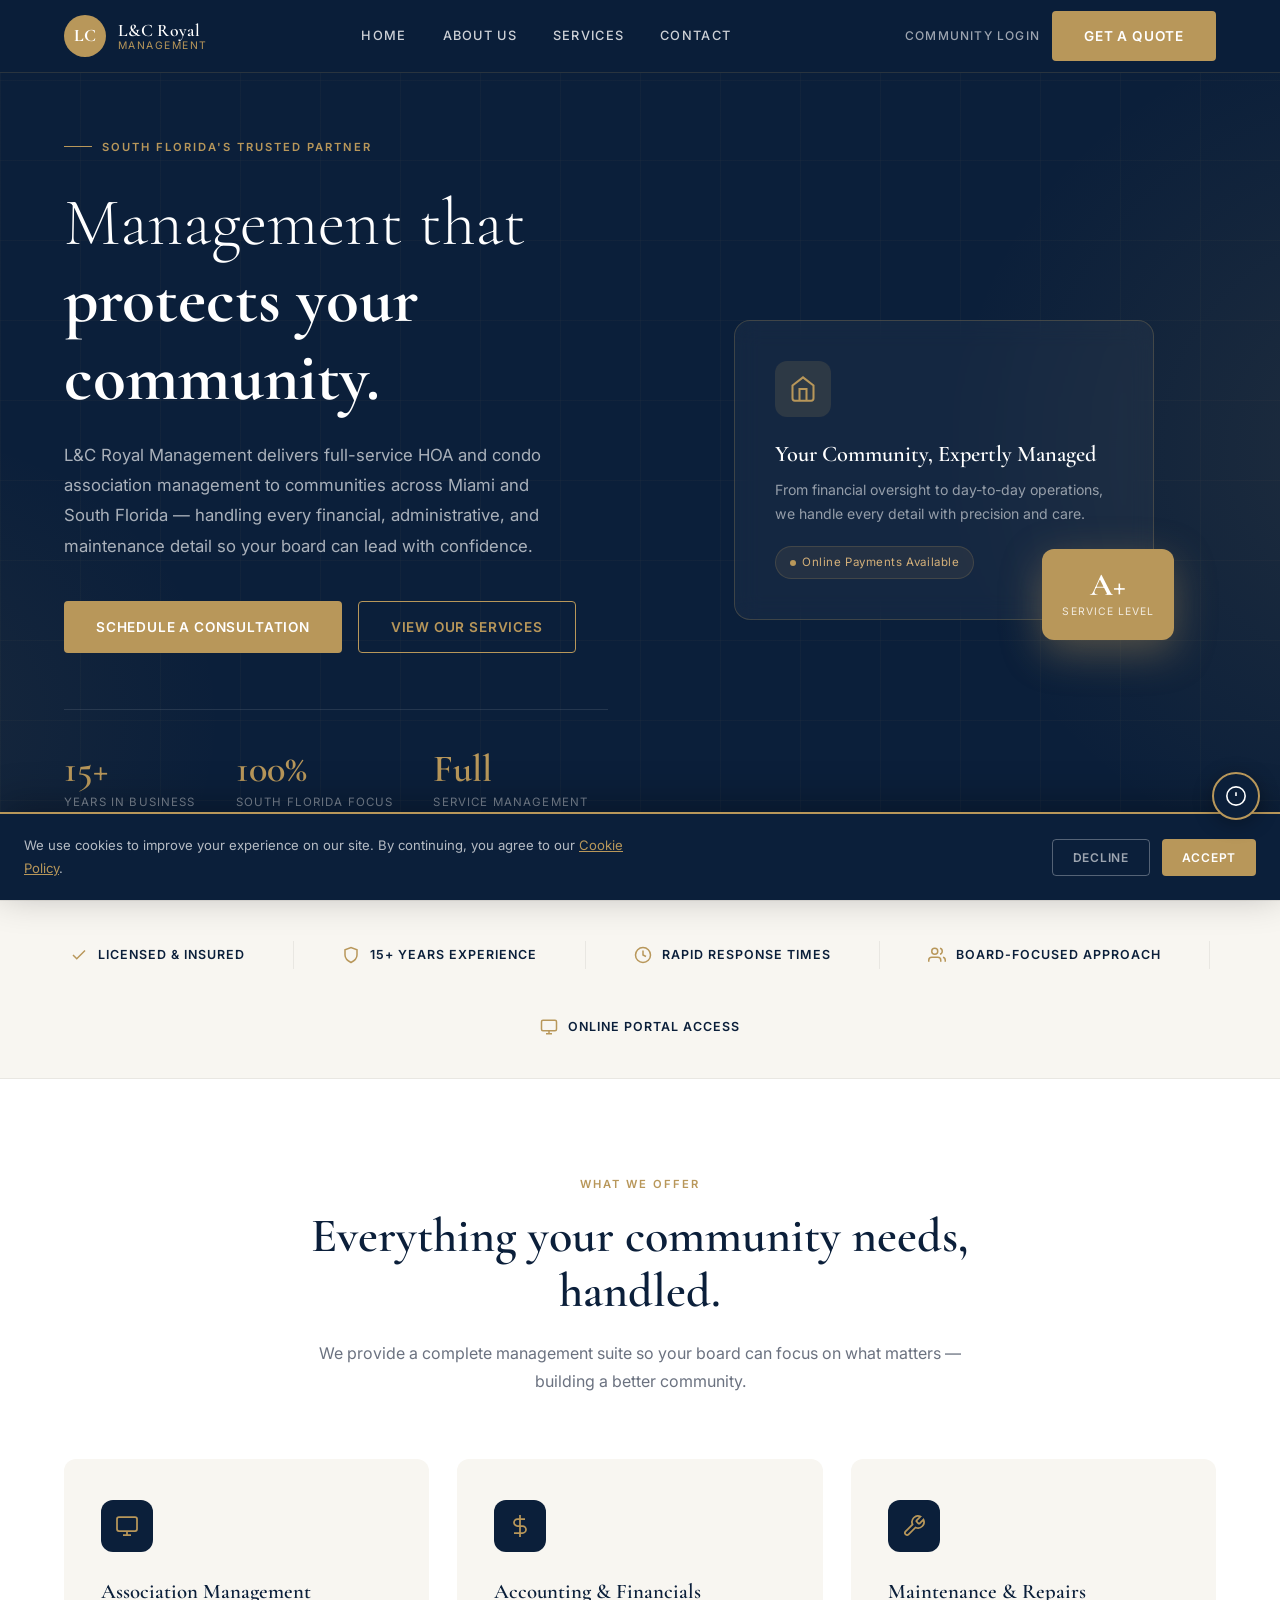
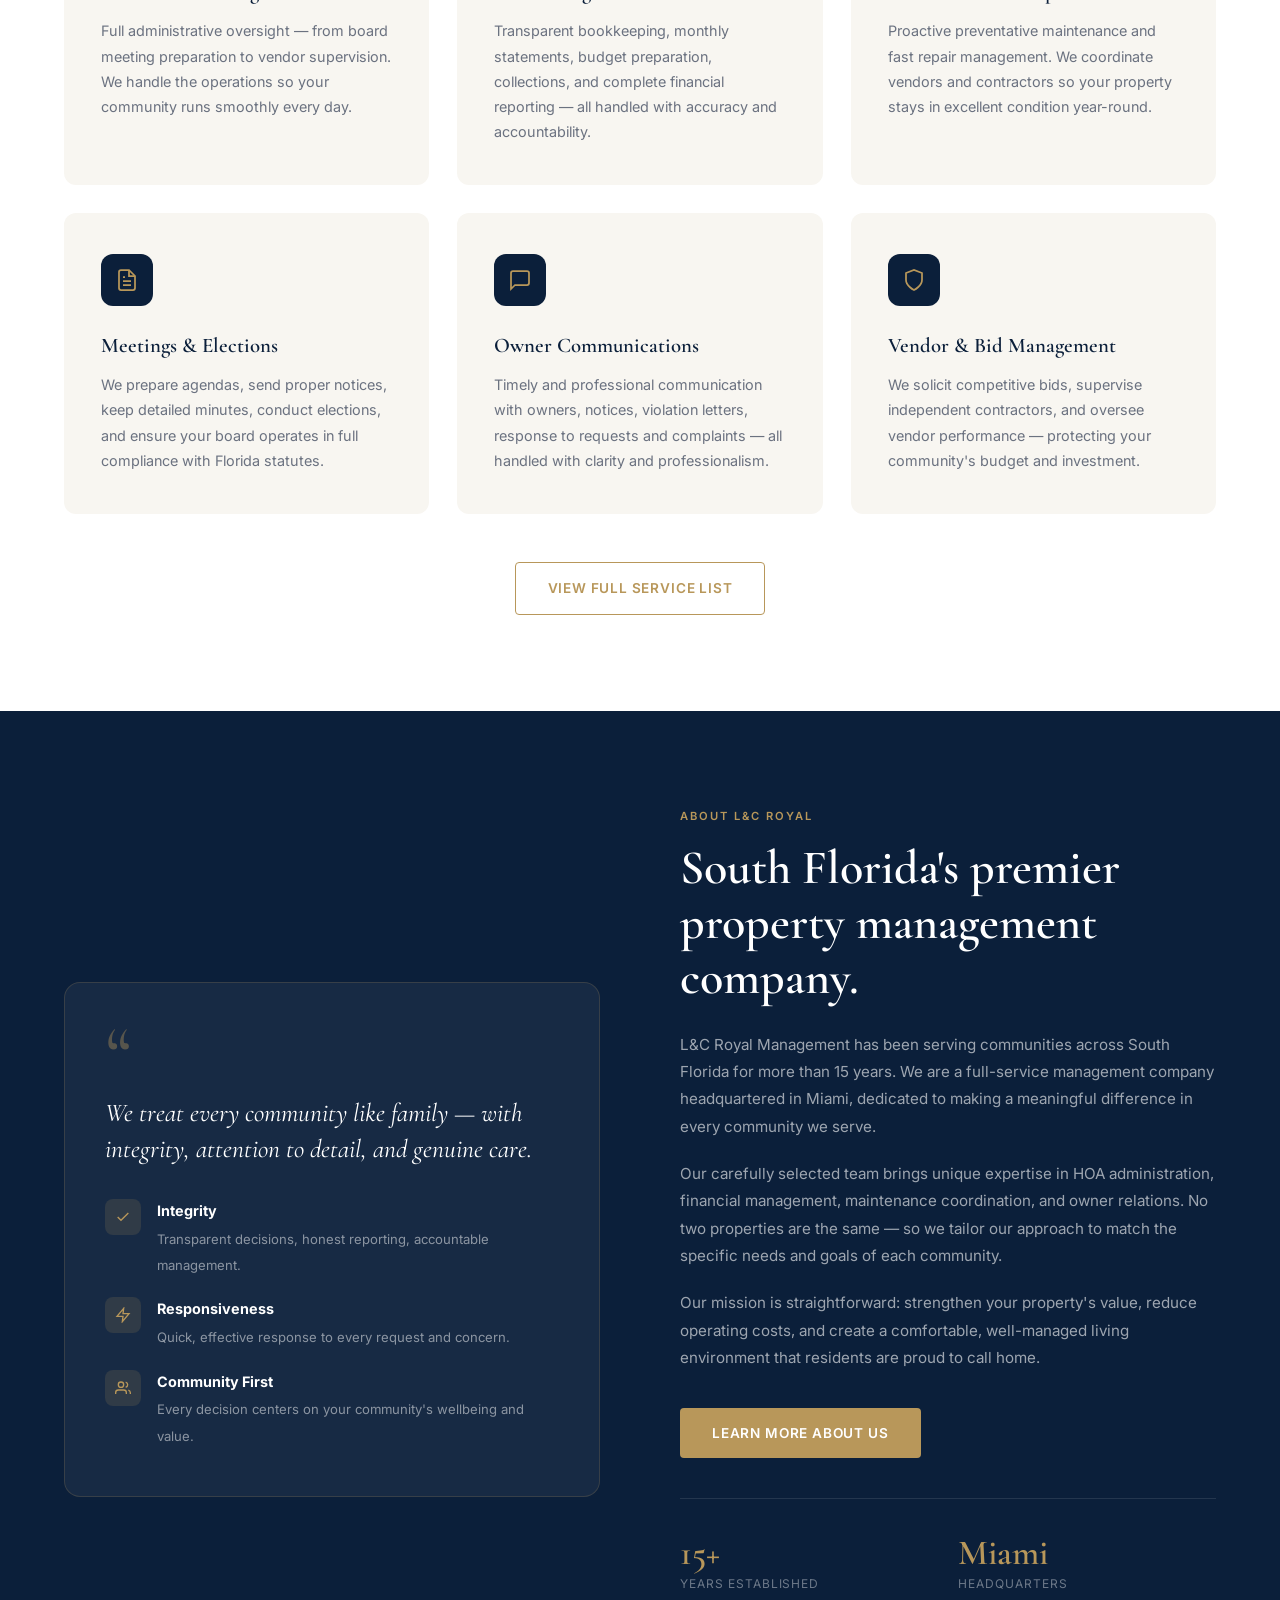
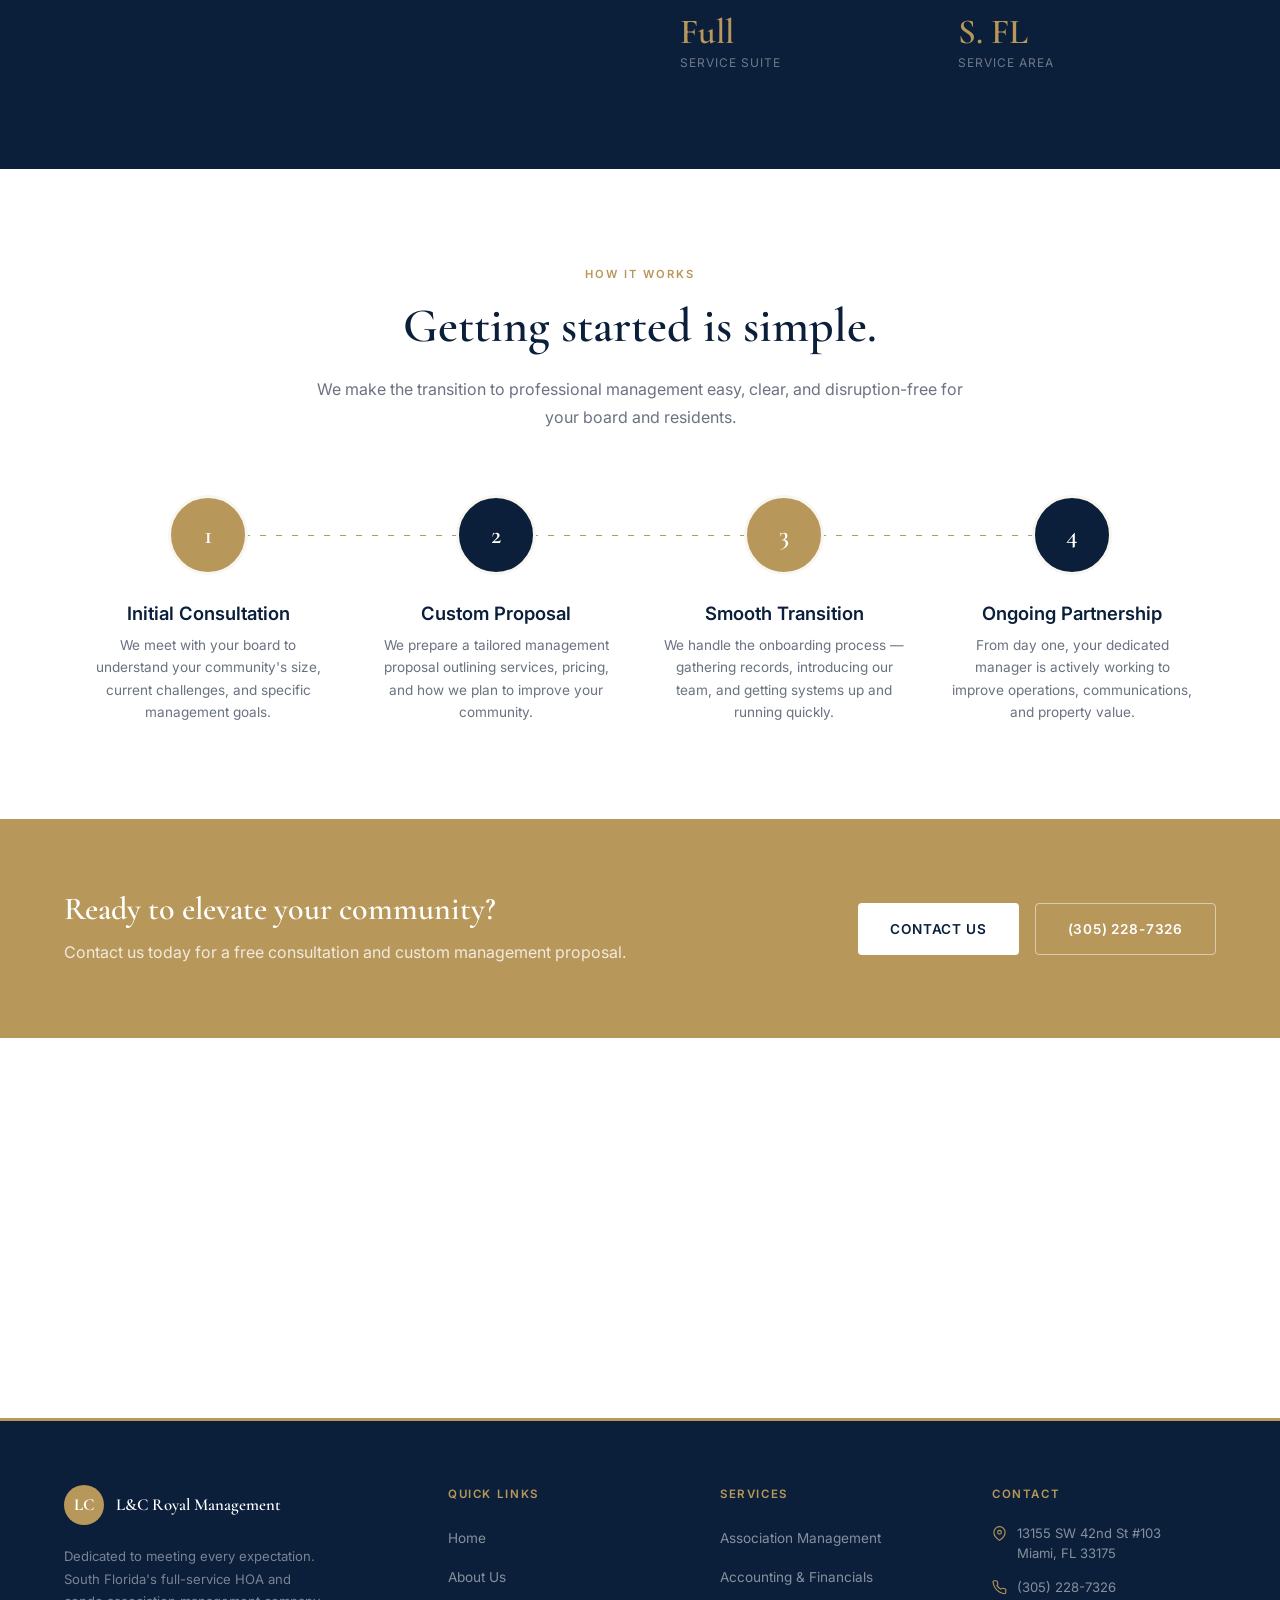
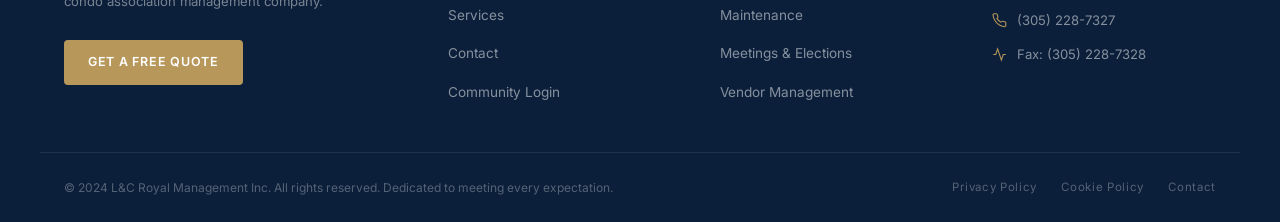
==== commit 8f8059dc: "Fix: Web3Forms, JSON-LD, OG image, ADA widget, mobile responsive grids - contact.html: Formspree → W" ====
--- a/index.html
+++ b/index.html
@@ -15,6 +15,36 @@
   <link rel="preconnect" href="https://fonts.gstatic.com" crossorigin />
   <link href="https://fonts.googleapis.com/css2?family=Cormorant+Garamond:ital,wght@0,400;0,600;0,700;1,400;1,600&family=Inter:wght@400;500;600&display=swap" rel="stylesheet" />
   <link rel="stylesheet" href="css/style.css" />
+  <script type="application/ld+json">
+  {
+    "@context": "https://schema.org",
+    "@type": "LocalBusiness",
+    "@id": "https://lcroyal.com/#business",
+    "name": "L&C Royal Management Inc.",
+    "url": "https://lcroyal.com",
+    "telephone": "+13052287326",
+    "faxNumber": "+13052287328",
+    "address": {
+      "@type": "PostalAddress",
+      "streetAddress": "13155 SW 42nd St Suite 103",
+      "addressLocality": "Miami",
+      "addressRegion": "FL",
+      "postalCode": "33175",
+      "addressCountry": "US"
+    },
+    "geo": {
+      "@type": "GeoCoordinates",
+      "latitude": 25.72950,
+      "longitude": -80.40937
+    },
+    "description": "Full-service HOA and condo association management company serving South Florida communities for over 15 years.",
+    "areaServed": "South Florida",
+    "serviceType": ["HOA Management", "Condo Association Management", "Property Management", "Community Accounting"],
+    "openingHours": "Mo-Fr 09:00-17:00",
+    "priceRange": "$$"
+  }
+  </script>
+  <meta property="og:image" content="https://lcroyal.com/images/lcroyal-og.svg" />
 </head>
 <body>
 
@@ -393,6 +423,19 @@
   </div>
 </div>
 
+<!-- ADA ACCESSIBILITY WIDGET -->
+<div id="ada-widget" role="complementary" aria-label="Accessibility options">
+  <button id="ada-toggle" aria-label="Accessibility options" aria-expanded="false" aria-controls="ada-panel">
+    <svg viewBox="0 0 24 24" fill="none" stroke-width="1.75" aria-hidden="true"><circle cx="12" cy="12" r="10"/><path d="M12 8v4M12 16h.01"/></svg>
+  </button>
+  <div id="ada-panel" role="dialog" aria-label="Accessibility settings">
+    <h6>Accessibility</h6>
+    <button class="ada-btn" id="ada-hc">Toggle High Contrast</button>
+    <button class="ada-btn" id="ada-large">Toggle Large Text</button>
+    <button class="ada-btn" id="ada-motion">Reduce Motion</button>
+    <button class="ada-btn" id="ada-reset" style="color:var(--gold);border-color:var(--gold-lt);">Reset All</button>
+  </div>
+</div>
 <script src="js/main.js" defer></script>
 </body>
 </html>
--- a/css/style.css
+++ b/css/style.css
@@ -1050,3 +1050,110 @@
   .trust-divider { display: none; }
   .trust-inner { gap: 20px; }
 }
+
+/* =========================================
+   RESPONSIVE FIXES — Inline grid overrides
+   ========================================= */
+
+/* About page grids */
+.grid-2col { display: grid; grid-template-columns: 1fr 1fr; gap: 80px; align-items: center; }
+.grid-3col { display: grid; grid-template-columns: repeat(3,1fr); gap: 28px; }
+.grid-4col { display: grid; grid-template-columns: repeat(4,1fr); gap: 32px; text-align: center; }
+
+/* Services detail block */
+.svc-detail-block { display: grid; grid-template-columns: 280px 1fr; gap: 48px; align-items: start; }
+.svc-list-2col    { display: grid; grid-template-columns: 1fr 1fr; gap: 12px; }
+.svc-intro-grid   { display: grid; grid-template-columns: 1fr 1fr; gap: 80px; align-items: center; }
+
+@media (max-width: 900px) {
+  .grid-2col      { grid-template-columns: 1fr; gap: 48px; }
+  .svc-intro-grid { grid-template-columns: 1fr; gap: 40px; }
+  .svc-detail-block { grid-template-columns: 1fr; gap: 32px; }
+}
+
+@media (max-width: 768px) {
+  .grid-3col      { grid-template-columns: 1fr; }
+  .grid-4col      { grid-template-columns: 1fr 1fr; }
+  .svc-list-2col  { grid-template-columns: 1fr; }
+}
+
+@media (max-width: 480px) {
+  .grid-4col      { grid-template-columns: 1fr; }
+}
+
+/* =========================================
+   ADA / ACCESSIBILITY WIDGET
+   ========================================= */
+#ada-widget {
+  position: fixed;
+  bottom: 80px;
+  right: 20px;
+  z-index: 500;
+}
+#ada-toggle {
+  width: 48px;
+  height: 48px;
+  background: var(--navy);
+  border: 2px solid var(--gold);
+  border-radius: 50%;
+  display: flex;
+  align-items: center;
+  justify-content: center;
+  cursor: pointer;
+  box-shadow: 0 4px 20px rgba(0,0,0,0.3);
+  transition: var(--trans);
+}
+#ada-toggle:hover { background: var(--gold); }
+#ada-toggle svg { width: 22px; height: 22px; stroke: #fff; }
+#ada-panel {
+  display: none;
+  position: absolute;
+  bottom: 56px;
+  right: 0;
+  background: var(--white);
+  border: 1px solid var(--gray-lt);
+  border-radius: 12px;
+  padding: 20px;
+  width: 240px;
+  box-shadow: 0 8px 40px rgba(0,0,0,0.15);
+}
+#ada-panel.open { display: block; }
+#ada-panel h6 {
+  font-size: 0.72rem;
+  letter-spacing: 0.12em;
+  text-transform: uppercase;
+  color: var(--navy);
+  font-weight: 600;
+  margin-bottom: 14px;
+}
+.ada-btn {
+  width: 100%;
+  text-align: left;
+  padding: 10px 12px;
+  border-radius: 6px;
+  font-size: 0.82rem;
+  color: var(--text);
+  background: var(--cream);
+  margin-bottom: 6px;
+  border: 1px solid var(--gray-lt);
+  cursor: pointer;
+  transition: var(--trans);
+  display: block;
+  font-family: var(--font-body);
+}
+.ada-btn:hover { border-color: var(--gold); background: var(--white); }
+
+/* High-contrast mode */
+body.hc-mode {
+  filter: contrast(1.5) grayscale(0.2);
+}
+/* Large text mode */
+body.large-text { font-size: 20px; }
+/* Reduce motion */
+@media (prefers-reduced-motion: reduce) {
+  *, *::before, *::after { transition: none !important; animation: none !important; }
+}
+body.reduce-motion *, body.reduce-motion *::before, body.reduce-motion *::after {
+  transition: none !important;
+  animation: none !important;
+}
